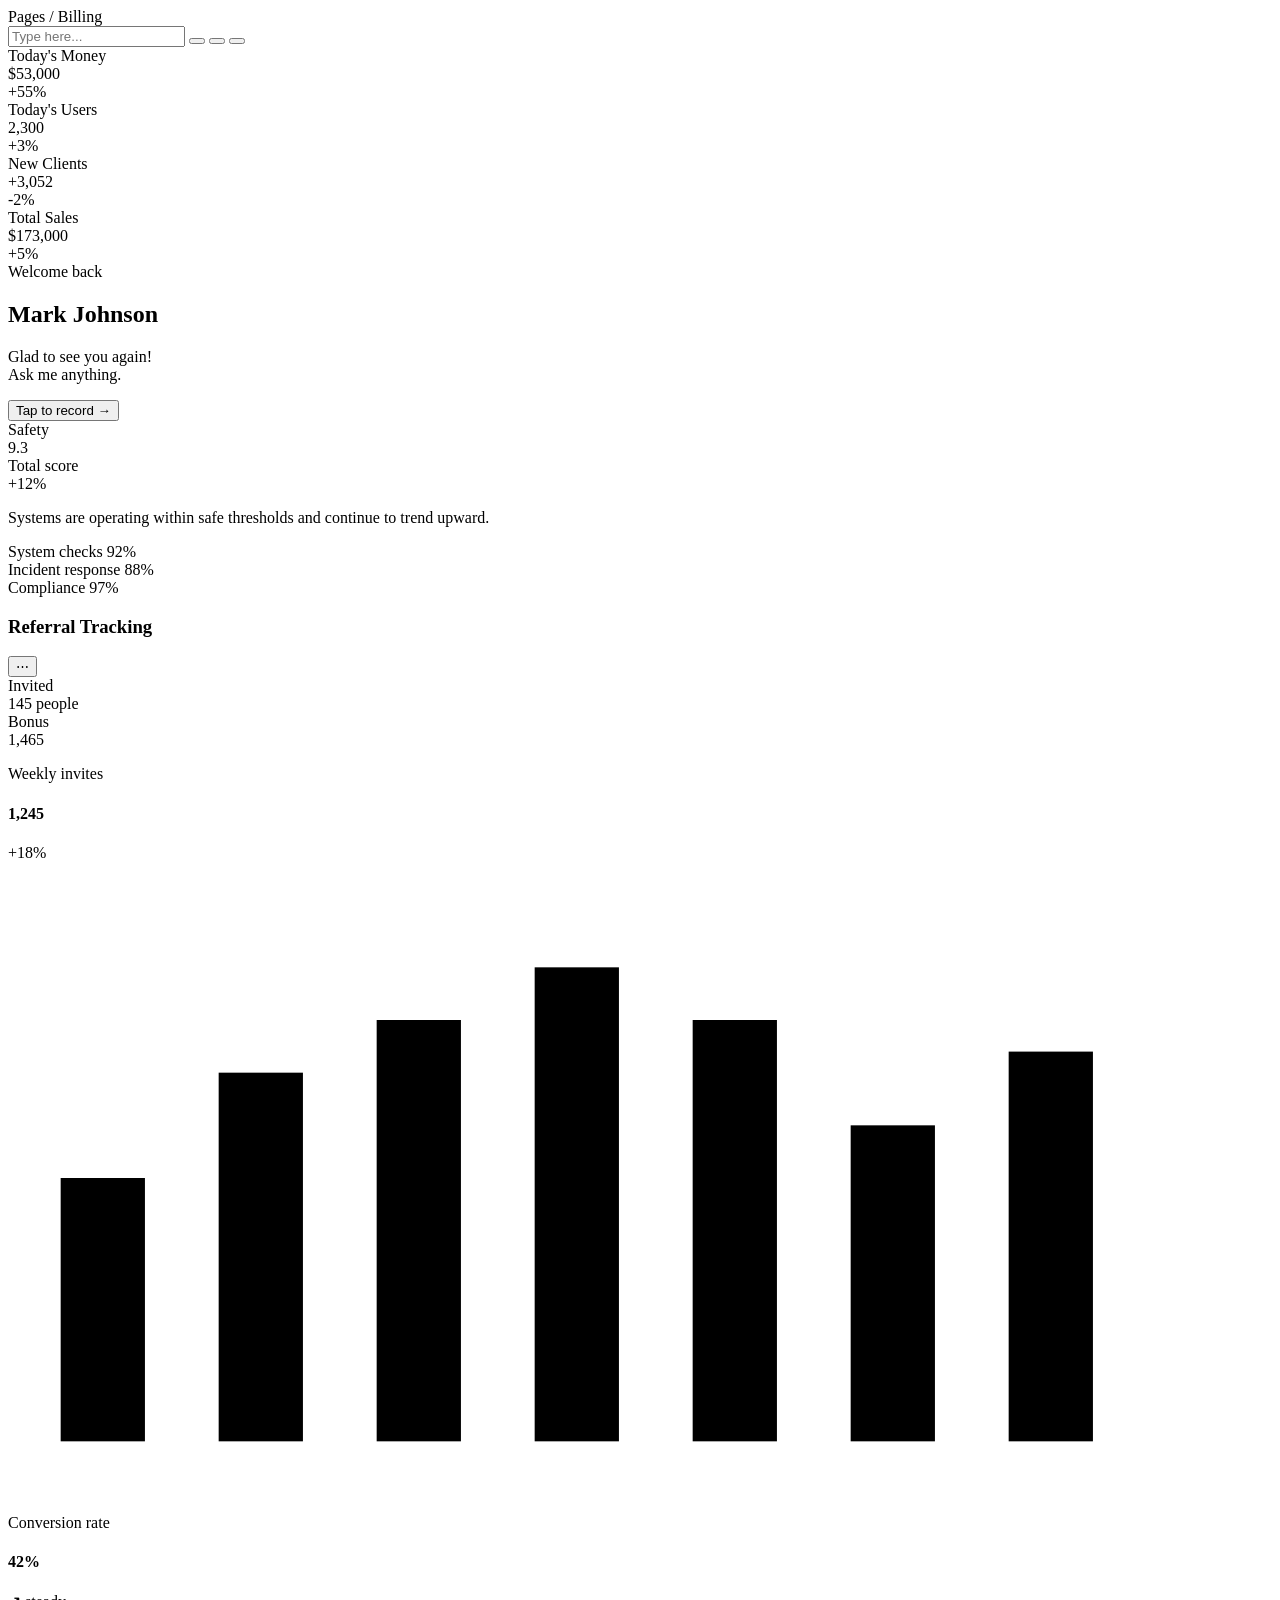
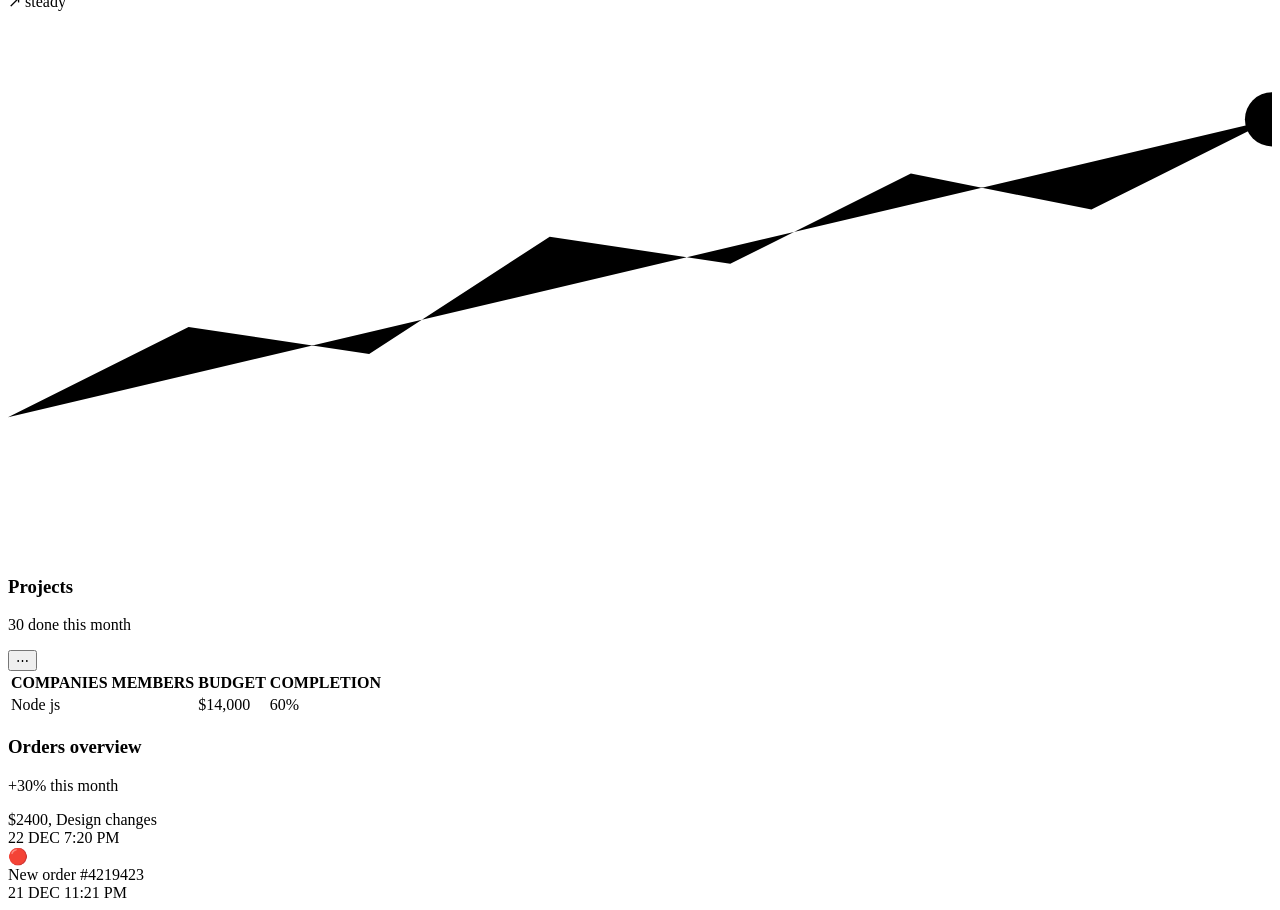
==== pages/billing.html @ e3b7eed7 "Added extra pages" ====
<!DOCTYPE html>
<html lang="en">
<head>
    <meta charset="UTF-8">
    <meta name="viewport" content="width=device-width, initial-scale=1.0">
    <title>Dashboard</title>
    <meta name="description" content="Modern analytics dashboard with real-time data visualization">
    <link rel="stylesheet" href="/css/dashboard.css">
</head>
<body>
    <div class="dashboard-container">
        <!-- Main Content -->
        <main class="main-content rounded-2xl">
            <header class="top-header">
                <div class="breadcrumb">
                    <span>Pages / Billing</span>
                </div>
                <div class="header-actions">
                    <input type="text" placeholder="Type here..." class="search-input">
                    <button class="icon-button"><ion-icon name="notifications-outline"></ion-icon></button>
                    <button class="icon-button"><ion-icon name="information-outline"></ion-icon></button>
                    <button class="icon-button"><ion-icon name="person-outline"></ion-icon></button>
                </div>
            </header>

            <!-- Stats Cards -->
            <section class="grid grid-cols-2 md:grid-cols-4 gap-3 mb-6">
                <article class="stat-card">
                    <div class="stat-content">
                        <div class="stat-label">Today's Money</div>
                        <div class="stat-value">$53,000</div>
                        <div class="stat-change positive">+55%</div>
                    </div>
                    <div class="stat-icon blue"><ion-icon name="cash-outline"></ion-icon></div>
                </article>

                <article class="stat-card">
                    <div class="stat-content">
                        <div class="stat-label">Today's Users</div>
                        <div class="stat-value">2,300</div>
                        <div class="stat-change positive">+3%</div>
                    </div>
                    <div class="stat-icon blue"><ion-icon name="people-outline"></ion-icon></div>
                </article>

                <article class="stat-card">
                    <div class="stat-content">
                        <div class="stat-label">New Clients</div>
                        <div class="stat-value">+3,052</div>
                        <div class="stat-change negative">-2%</div>
                    </div>
                    <div class="stat-icon blue"><ion-icon name="newspaper-outline"></ion-icon></div>
                </article>

                <article class="stat-card">
                    <div class="stat-content">
                        <div class="stat-label">Total Sales</div>
                        <div class="stat-value">$173,000</div>
                        <div class="stat-change positive">+5%</div>
                    </div>
                    <div class="stat-icon blue"><ion-icon name="cart-outline"></ion-icon></div>
                </article>
            </section>

            <!-- Middle Section -->
            <section class="middle-grid">
                <div class="welcome-card">
                    <div class="welcome-content">
                        <div class="welcome-text">
                            <div class="welcome-label">Welcome back</div>
                            <h2>Mark Johnson</h2>
                            <p>Glad to see you again!<br>Ask me anything.</p>
                            <button class="tap-button">Tap to record →</button>
                        </div>
                    </div>
                    <div class="welcome-bg"></div>
                </div>

                <div class="safety-score">
                    <span class="score-pill">Safety</span>
                    <div class="score-main">
                        <div>
                            <div class="score-value">9.3</div>
                            <div class="score-subtitle">Total score</div>
                        </div>
                        <div class="score-trend positive">
                            <ion-icon name="trending-up-outline"></ion-icon>
                            <span>+12%</span>
                        </div>
                    </div>
                    <p class="score-desc">Systems are operating within safe thresholds and continue to trend upward.</p>
                    <div class="score-metrics">
                        <div class="metric-item">
                            <div class="metric-text">
                                <span class="metric-label">System checks</span>
                                <span class="metric-value">92%</span>
                            </div>
                            <div class="metric-bar">
                                <span class="metric-fill" style="--fill: 92%;"></span>
                            </div>
                        </div>
                        <div class="metric-item">
                            <div class="metric-text">
                                <span class="metric-label">Incident response</span>
                                <span class="metric-value">88%</span>
                            </div>
                            <div class="metric-bar">
                                <span class="metric-fill" style="--fill: 88%;"></span>
                            </div>
                        </div>
                        <div class="metric-item">
                            <div class="metric-text">
                                <span class="metric-label">Compliance</span>
                                <span class="metric-value">97%</span>
                            </div>
                            <div class="metric-bar">
                                <span class="metric-fill" style="--fill: 97%;"></span>
                            </div>
                        </div>
                    </div>
                </div>

                <div class="referral-card">
                    <div class="card-header-with-menu">
                        <div>
                            <h3>Referral Tracking</h3>
                        </div>
                        <button class="menu-button">⋯</button>
                    </div>
                    <div class="referral-stats">
                        <div class="referral-stat">
                            <div class="referral-label">Invited</div>
                            <div class="referral-value">145 people</div>
                        </div>
                        <div class="referral-stat">
                            <div class="referral-label">Bonus</div>
                            <div class="referral-value">1,465</div>
                        </div>
                    </div>
                    <div class="referral-charts">
                        <div class="chart-card">
                            <div class="chart-header">
                                <div>
                                    <p class="chart-label">Weekly invites</p>
                                    <h4 class="chart-total">1,245</h4>
                                </div>
                                <span class="chart-trend positive">+18%</span>
                            </div>
                            <svg class="sparkline sparkline-bars" viewBox="0 0 120 60" preserveAspectRatio="none">
                                <rect x="5" y="30" width="8" height="25"></rect>
                                <rect x="20" y="20" width="8" height="35"></rect>
                                <rect x="35" y="15" width="8" height="40"></rect>
                                <rect x="50" y="10" width="8" height="45"></rect>
                                <rect x="65" y="15" width="8" height="40"></rect>
                                <rect x="80" y="25" width="8" height="30"></rect>
                                <rect x="95" y="18" width="8" height="37"></rect>
                            </svg>
                        </div>
                        <div class="chart-card">
                            <div class="chart-header">
                                <div>
                                    <p class="chart-label">Conversion rate</p>
                                    <h4 class="chart-total">42%</h4>
                                </div>
                                <span class="chart-trend neutral">↗ steady</span>
                            </div>
                            <svg class="sparkline sparkline-line" viewBox="0 0 140 60" preserveAspectRatio="none">
                                <polyline points="0,45 20,35 40,38 60,25 80,28 100,18 120,22 140,12"></polyline>
                                <circle cx="140" cy="12" r="3"></circle>
                            </svg>
                        </div>
                    </div>
                </div>
            </section>

            <!-- Charts Section -->
            <!-- <section class="grid grid grid-cols-[1fr_2fr] gap-3 mb-6">
                <div class="sales-chart-card">
                    <h3>Sales overview</h3>
                    <p class="card-subtitle">↗ +5% more in 2021</p>
                    <canvas id="salesChart"></canvas>
                </div>

                <div class="active-users-card">
                    <h3>Active Users</h3>
                    <p class="card-subtitle">↗ +23% than last week</p>
                    <canvas id="activeUsersChart"></canvas>
                    <div class="users-stats">
                        <div class="user-stat">
                            <span class="stat-icon blue"><ion-icon name="people-outline"></ion-icon></span>
                            <div>
                                <div class="stat-label">Users</div>
                                <div class="stat-number">32,984</div>
                            </div>
                        </div>
                        <div class="user-stat">
                            <span class="stat-icon blue">✓</span>
                            <div>
                                <div class="stat-label">Clicks</div>
                                <div class="stat-number">2.42m</div>
                            </div>
                        </div>
                        <div class="user-stat">
                            <span class="stat-icon blue"><ion-icon name="cash-outline"></ion-icon></span>
                            <div>
                                <div class="stat-label">Sales</div>
                                <div class="stat-number">2,400$</div>
                            </div>
                        </div>
                        <div class="user-stat">
                            <span class="stat-icon blue"><ion-icon name="albums-outline"></ion-icon></span>
                            <div>
                                <div class="stat-label">Items</div>
                                <div class="stat-number">320</div>
                            </div>
                        </div>
                    </div>
                </div>
            </section> -->

            <!-- Bottom Section -->
            <section class="grid grid-cols-[2fr_1fr] gap-3">
                <div class="projects-card">
                    <div class="card-header-with-menu">
                        <div>
                            <h3>Projects</h3>
                            <p class="card-subtitle"><ion-icon name="trending-up-outline"></ion-icon> 30 done this month</p>
                        </div>
                        <button class="menu-button">⋯</button>
                    </div>
                    <table class="projects-table">
                        <thead>
                            <tr>
                                <th>COMPANIES</th>
                                <th>MEMBERS</th>
                                <th>BUDGET</th>
                                <th>COMPLETION</th>
                            </tr>
                        </thead>
                        <tbody>
                            <tr>
                                <td>
                                    <div class="company-cell">
                                        <span class="company-icon"><ion-icon name="logo-nodejs"></ion-icon></span>
                                        <span>Node js</span>
                                    </div>
                                </td>
                                <td>
                                    <div class="members-avatars">
                                        <span class="avatar"><ion-icon name="person-outline"></ion-icon></span>
                                        <span class="avatar"><ion-icon name="person-outline"></ion-icon></span>
                                        <span class="avatar"><ion-icon name="person-outline"></ion-icon></span>
                                        <span class="avatar"><ion-icon name="person-outline"></ion-icon></span>
                                    </div>
                                </td>
                                <td>$14,000</td>
                                <td>
                                    <div class="completion-cell">
                                        <span>60%</span>
                                        <div class="progress-bar">
                                            <div class="progress-fill" style="width: 60%"></div>
                                        </div>
                                    </div>
                                </td>
                            </tr>
                        </tbody>
                    </table>
                </div>

                <div class="orders-card">
                    <h3>Orders overview</h3>
                    <p class="card-subtitle"><ion-icon name="trending-up-outline"></ion-icon> +30% this month</p>
                    <div class="orders-timeline">
                        <div class="timeline-item">
                            <div class="timeline-icon green"><ion-icon name="checkmark-done-outline"></ion-icon></div>
                            <div class="timeline-content">
                                <div class="timeline-title">$2400, Design changes</div>
                                <div class="timeline-date">22 DEC 7:20 PM</div>
                            </div>
                        </div>
                        <div class="timeline-item">
                            <div class="timeline-icon red">🔴</div>
                            <div class="timeline-content">
                                <div class="timeline-title">New order #4219423</div>
                                <div class="timeline-date">21 DEC 11:21 PM</div>
                            </div>
                        </div>
                    </div>
                </div>
            </section>
        </main>
    </div>

    <script src="../home.js"></script>
</body>
</html>
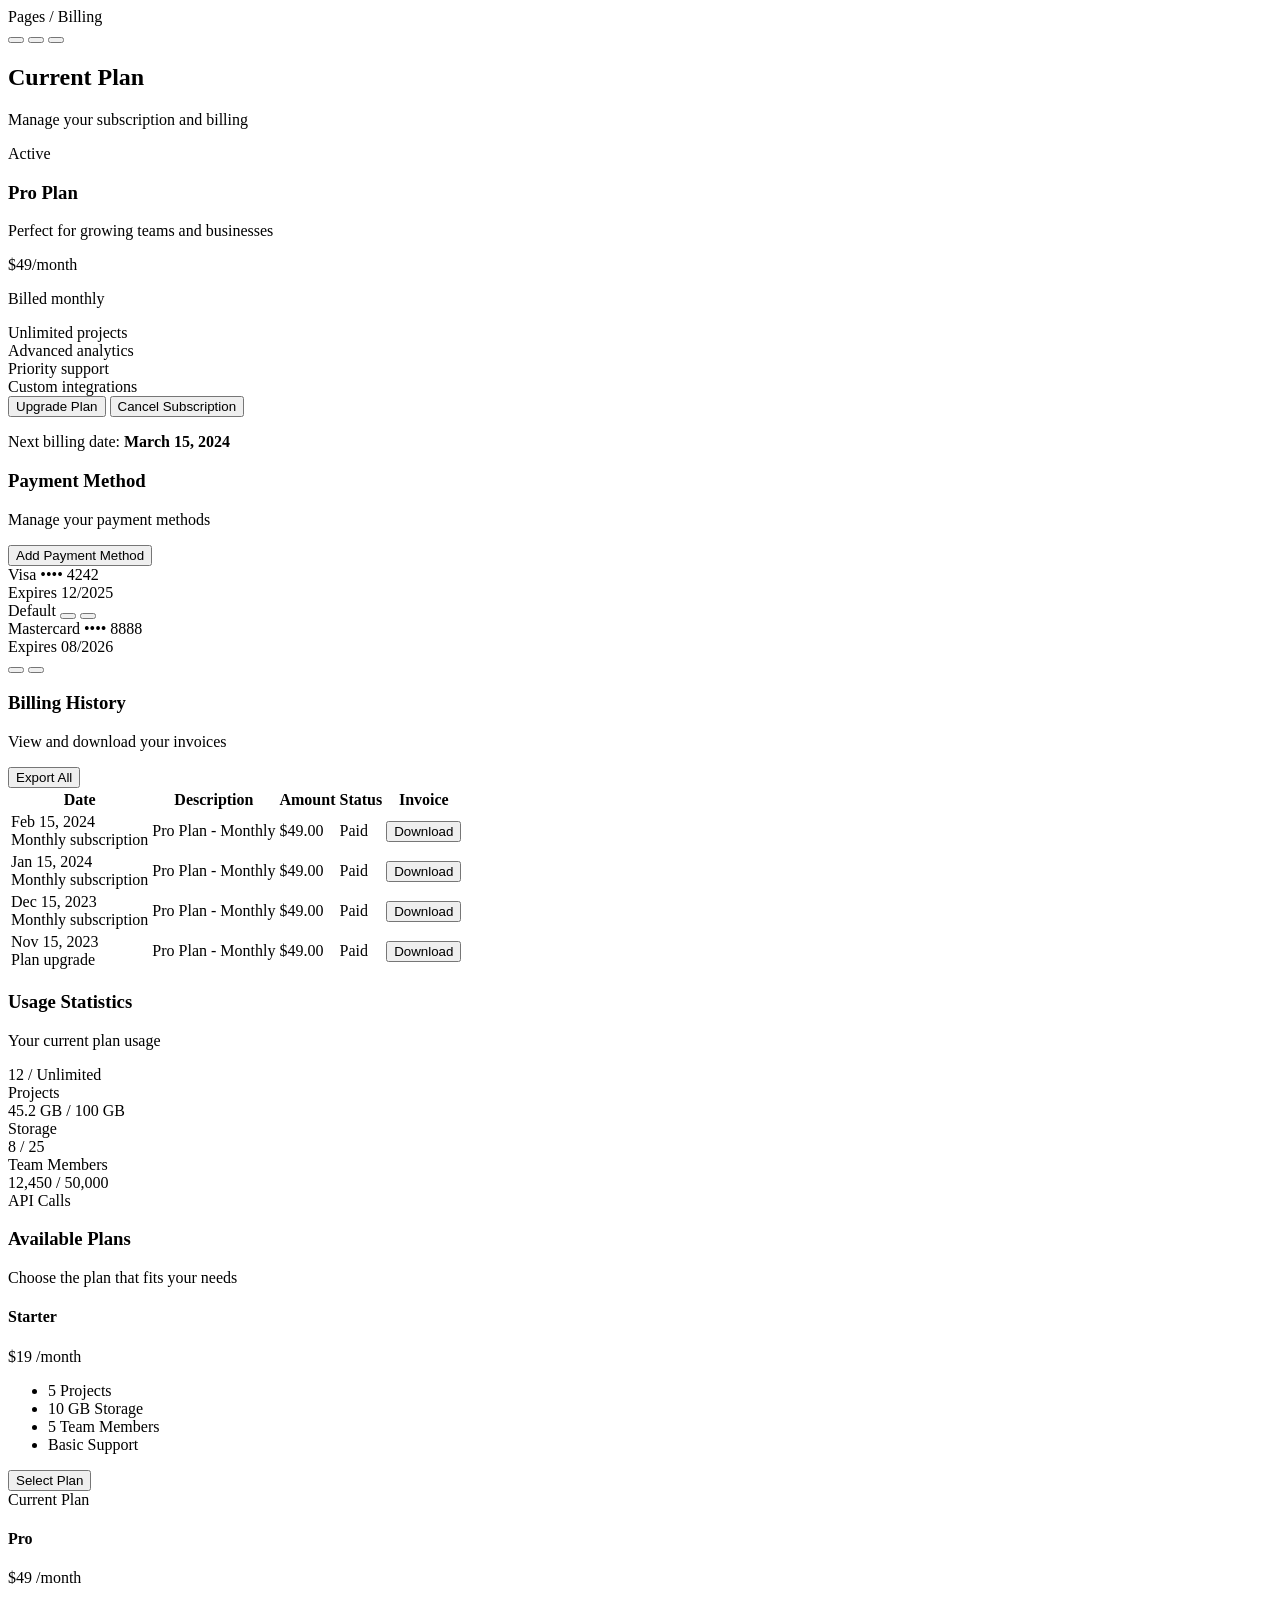
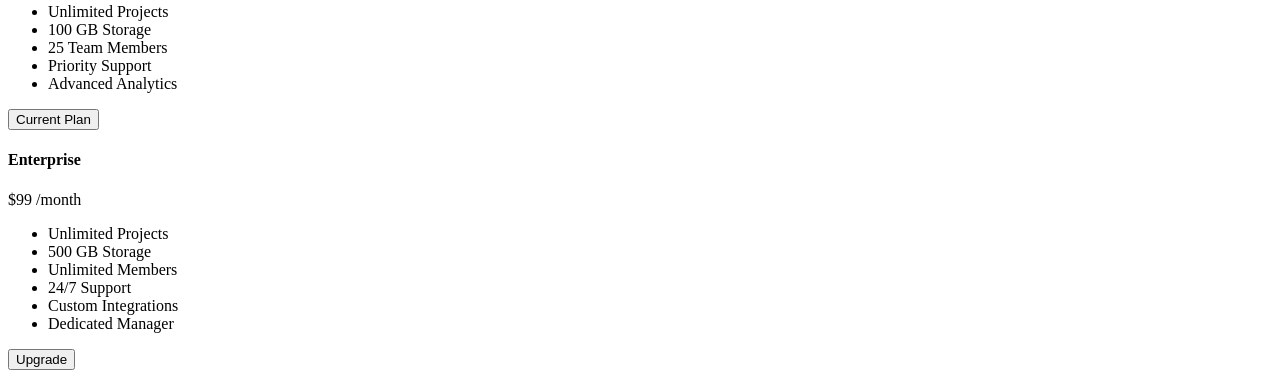
==== commit 4afaeb6a: "Added other designs and other pages" ====
--- a/pages/billing.html
+++ b/pages/billing.html
@@ -3,8 +3,8 @@
 <head>
     <meta charset="UTF-8">
     <meta name="viewport" content="width=device-width, initial-scale=1.0">
-    <title>Dashboard</title>
-    <meta name="description" content="Modern analytics dashboard with real-time data visualization">
+    <title>Billing</title>
+    <meta name="description" content="Billing & Subscription">
     <link rel="stylesheet" href="/css/dashboard.css">
 </head>
 <body>
@@ -16,274 +16,365 @@
                     <span>Pages / Billing</span>
                 </div>
                 <div class="header-actions">
-                    <input type="text" placeholder="Type here..." class="search-input">
                     <button class="icon-button"><ion-icon name="notifications-outline"></ion-icon></button>
-                    <button class="icon-button"><ion-icon name="information-outline"></ion-icon></button>
+                    <button class="icon-button"><ion-icon name="settings-outline"></ion-icon></button>
                     <button class="icon-button"><ion-icon name="person-outline"></ion-icon></button>
                 </div>
             </header>
 
-            <!-- Stats Cards -->
-            <section class="grid grid-cols-2 md:grid-cols-4 gap-3 mb-6">
-                <article class="stat-card">
-                    <div class="stat-content">
-                        <div class="stat-label">Today's Money</div>
-                        <div class="stat-value">$53,000</div>
-                        <div class="stat-change positive">+55%</div>
-                    </div>
-                    <div class="stat-icon blue"><ion-icon name="cash-outline"></ion-icon></div>
-                </article>
-
-                <article class="stat-card">
-                    <div class="stat-content">
-                        <div class="stat-label">Today's Users</div>
-                        <div class="stat-value">2,300</div>
-                        <div class="stat-change positive">+3%</div>
-                    </div>
-                    <div class="stat-icon blue"><ion-icon name="people-outline"></ion-icon></div>
-                </article>
-
-                <article class="stat-card">
-                    <div class="stat-content">
-                        <div class="stat-label">New Clients</div>
-                        <div class="stat-value">+3,052</div>
-                        <div class="stat-change negative">-2%</div>
-                    </div>
-                    <div class="stat-icon blue"><ion-icon name="newspaper-outline"></ion-icon></div>
-                </article>
-
-                <article class="stat-card">
-                    <div class="stat-content">
-                        <div class="stat-label">Total Sales</div>
-                        <div class="stat-value">$173,000</div>
-                        <div class="stat-change positive">+5%</div>
-                    </div>
-                    <div class="stat-icon blue"><ion-icon name="cart-outline"></ion-icon></div>
-                </article>
-            </section>
-
-            <!-- Middle Section -->
-            <section class="middle-grid">
-                <div class="welcome-card">
-                    <div class="welcome-content">
-                        <div class="welcome-text">
-                            <div class="welcome-label">Welcome back</div>
-                            <h2>Mark Johnson</h2>
-                            <p>Glad to see you again!<br>Ask me anything.</p>
-                            <button class="tap-button">Tap to record →</button>
-                        </div>
-                    </div>
-                    <div class="welcome-bg"></div>
-                </div>
-
-                <div class="safety-score">
-                    <span class="score-pill">Safety</span>
-                    <div class="score-main">
-                        <div>
-                            <div class="score-value">9.3</div>
-                            <div class="score-subtitle">Total score</div>
-                        </div>
-                        <div class="score-trend positive">
-                            <ion-icon name="trending-up-outline"></ion-icon>
-                            <span>+12%</span>
-                        </div>
-                    </div>
-                    <p class="score-desc">Systems are operating within safe thresholds and continue to trend upward.</p>
-                    <div class="score-metrics">
-                        <div class="metric-item">
-                            <div class="metric-text">
-                                <span class="metric-label">System checks</span>
-                                <span class="metric-value">92%</span>
-                            </div>
-                            <div class="metric-bar">
-                                <span class="metric-fill" style="--fill: 92%;"></span>
-                            </div>
-                        </div>
-                        <div class="metric-item">
-                            <div class="metric-text">
-                                <span class="metric-label">Incident response</span>
-                                <span class="metric-value">88%</span>
-                            </div>
-                            <div class="metric-bar">
-                                <span class="metric-fill" style="--fill: 88%;"></span>
-                            </div>
-                        </div>
-                        <div class="metric-item">
-                            <div class="metric-text">
-                                <span class="metric-label">Compliance</span>
-                                <span class="metric-value">97%</span>
-                            </div>
-                            <div class="metric-bar">
-                                <span class="metric-fill" style="--fill: 97%;"></span>
-                            </div>
-                        </div>
-                    </div>
-                </div>
-
-                <div class="referral-card">
-                    <div class="card-header-with-menu">
-                        <div>
-                            <h3>Referral Tracking</h3>
-                        </div>
-                        <button class="menu-button">⋯</button>
-                    </div>
-                    <div class="referral-stats">
-                        <div class="referral-stat">
-                            <div class="referral-label">Invited</div>
-                            <div class="referral-value">145 people</div>
-                        </div>
-                        <div class="referral-stat">
-                            <div class="referral-label">Bonus</div>
-                            <div class="referral-value">1,465</div>
-                        </div>
-                    </div>
-                    <div class="referral-charts">
-                        <div class="chart-card">
-                            <div class="chart-header">
-                                <div>
-                                    <p class="chart-label">Weekly invites</p>
-                                    <h4 class="chart-total">1,245</h4>
-                                </div>
-                                <span class="chart-trend positive">+18%</span>
-                            </div>
-                            <svg class="sparkline sparkline-bars" viewBox="0 0 120 60" preserveAspectRatio="none">
-                                <rect x="5" y="30" width="8" height="25"></rect>
-                                <rect x="20" y="20" width="8" height="35"></rect>
-                                <rect x="35" y="15" width="8" height="40"></rect>
-                                <rect x="50" y="10" width="8" height="45"></rect>
-                                <rect x="65" y="15" width="8" height="40"></rect>
-                                <rect x="80" y="25" width="8" height="30"></rect>
-                                <rect x="95" y="18" width="8" height="37"></rect>
-                            </svg>
-                        </div>
-                        <div class="chart-card">
-                            <div class="chart-header">
-                                <div>
-                                    <p class="chart-label">Conversion rate</p>
-                                    <h4 class="chart-total">42%</h4>
-                                </div>
-                                <span class="chart-trend neutral">↗ steady</span>
-                            </div>
-                            <svg class="sparkline sparkline-line" viewBox="0 0 140 60" preserveAspectRatio="none">
-                                <polyline points="0,45 20,35 40,38 60,25 80,28 100,18 120,22 140,12"></polyline>
-                                <circle cx="140" cy="12" r="3"></circle>
-                            </svg>
-                        </div>
-                    </div>
-                </div>
-            </section>
-
-            <!-- Charts Section -->
-            <!-- <section class="grid grid grid-cols-[1fr_2fr] gap-3 mb-6">
-                <div class="sales-chart-card">
-                    <h3>Sales overview</h3>
-                    <p class="card-subtitle">↗ +5% more in 2021</p>
-                    <canvas id="salesChart"></canvas>
-                </div>
-
-                <div class="active-users-card">
-                    <h3>Active Users</h3>
-                    <p class="card-subtitle">↗ +23% than last week</p>
-                    <canvas id="activeUsersChart"></canvas>
-                    <div class="users-stats">
-                        <div class="user-stat">
-                            <span class="stat-icon blue"><ion-icon name="people-outline"></ion-icon></span>
-                            <div>
-                                <div class="stat-label">Users</div>
-                                <div class="stat-number">32,984</div>
-                            </div>
-                        </div>
-                        <div class="user-stat">
-                            <span class="stat-icon blue">✓</span>
-                            <div>
-                                <div class="stat-label">Clicks</div>
-                                <div class="stat-number">2.42m</div>
-                            </div>
-                        </div>
-                        <div class="user-stat">
-                            <span class="stat-icon blue"><ion-icon name="cash-outline"></ion-icon></span>
-                            <div>
-                                <div class="stat-label">Sales</div>
-                                <div class="stat-number">2,400$</div>
-                            </div>
-                        </div>
-                        <div class="user-stat">
-                            <span class="stat-icon blue"><ion-icon name="albums-outline"></ion-icon></span>
-                            <div>
-                                <div class="stat-label">Items</div>
-                                <div class="stat-number">320</div>
-                            </div>
-                        </div>
-                    </div>
-                </div>
-            </section> -->
-
-            <!-- Bottom Section -->
-            <section class="grid grid-cols-[2fr_1fr] gap-3">
-                <div class="projects-card">
-                    <div class="card-header-with-menu">
-                        <div>
-                            <h3>Projects</h3>
-                            <p class="card-subtitle"><ion-icon name="trending-up-outline"></ion-icon> 30 done this month</p>
-                        </div>
-                        <button class="menu-button">⋯</button>
-                    </div>
-                    <table class="projects-table">
-                        <thead>
-                            <tr>
-                                <th>COMPANIES</th>
-                                <th>MEMBERS</th>
-                                <th>BUDGET</th>
-                                <th>COMPLETION</th>
-                            </tr>
-                        </thead>
-                        <tbody>
-                            <tr>
-                                <td>
-                                    <div class="company-cell">
-                                        <span class="company-icon"><ion-icon name="logo-nodejs"></ion-icon></span>
-                                        <span>Node js</span>
-                                    </div>
-                                </td>
-                                <td>
-                                    <div class="members-avatars">
-                                        <span class="avatar"><ion-icon name="person-outline"></ion-icon></span>
-                                        <span class="avatar"><ion-icon name="person-outline"></ion-icon></span>
-                                        <span class="avatar"><ion-icon name="person-outline"></ion-icon></span>
-                                        <span class="avatar"><ion-icon name="person-outline"></ion-icon></span>
-                                    </div>
-                                </td>
-                                <td>$14,000</td>
-                                <td>
-                                    <div class="completion-cell">
-                                        <span>60%</span>
-                                        <div class="progress-bar">
-                                            <div class="progress-fill" style="width: 60%"></div>
+            <!-- Current Plan Section -->
+            <section class="billing-section">
+                <div class="current-plan-card">
+                    <div class="plan-header">
+                        <div>
+                            <h2>Current Plan</h2>
+                            <p class="plan-subtitle">Manage your subscription and billing</p>
+                        </div>
+                        <span class="plan-badge active">Active</span>
+                    </div>
+                    <div class="plan-details">
+                        <div class="plan-info">
+                            <div class="plan-name">
+                                <h3>Pro Plan</h3>
+                                <p class="plan-description">Perfect for growing teams and businesses</p>
+                            </div>
+                            <div class="plan-price">
+                                <div class="price-amount">$49<span class="price-period">/month</span></div>
+                                <p class="price-billing">Billed monthly</p>
+                            </div>
+                        </div>
+                        <div class="plan-features">
+                            <div class="feature-item">
+                                <ion-icon name="checkmark-circle" class="feature-icon"></ion-icon>
+                                <span>Unlimited projects</span>
+                            </div>
+                            <div class="feature-item">
+                                <ion-icon name="checkmark-circle" class="feature-icon"></ion-icon>
+                                <span>Advanced analytics</span>
+                            </div>
+                            <div class="feature-item">
+                                <ion-icon name="checkmark-circle" class="feature-icon"></ion-icon>
+                                <span>Priority support</span>
+                            </div>
+                            <div class="feature-item">
+                                <ion-icon name="checkmark-circle" class="feature-icon"></ion-icon>
+                                <span>Custom integrations</span>
+                            </div>
+                        </div>
+                        <div class="plan-actions">
+                            <button class="btn-upgrade">Upgrade Plan</button>
+                            <button class="btn-cancel-plan">Cancel Subscription</button>
+                        </div>
+                        <div class="plan-renewal">
+                            <p><ion-icon name="calendar-outline"></ion-icon> Next billing date: <strong>March 15, 2024</strong></p>
+                        </div>
+                    </div>
+                </div>
+            </section>
+
+            <!-- Payment Method Section -->
+            <section class="billing-section">
+                <div class="billing-card">
+                    <div class="billing-card-header">
+                        <div>
+                            <h3>Payment Method</h3>
+                            <p class="card-subtitle">Manage your payment methods</p>
+                        </div>
+                        <button class="btn-add-payment">
+                            <ion-icon name="add-outline"></ion-icon>
+                            Add Payment Method
+                        </button>
+                    </div>
+                    <div class="payment-methods">
+                        <div class="payment-method-card default">
+                            <div class="payment-method-info">
+                                <div class="payment-icon">
+                                    <ion-icon name="card-outline"></ion-icon>
+                                </div>
+                                <div class="payment-details">
+                                    <div class="payment-name">Visa •••• 4242</div>
+                                    <div class="payment-meta">Expires 12/2025</div>
+                                </div>
+                            </div>
+                            <div class="payment-actions">
+                                <span class="default-badge">Default</span>
+                                <button class="btn-icon-small">
+                                    <ion-icon name="create-outline"></ion-icon>
+                                </button>
+                                <button class="btn-icon-small">
+                                    <ion-icon name="trash-outline"></ion-icon>
+                                </button>
+                            </div>
+                        </div>
+                        <div class="payment-method-card">
+                            <div class="payment-method-info">
+                                <div class="payment-icon">
+                                    <ion-icon name="card-outline"></ion-icon>
+                                </div>
+                                <div class="payment-details">
+                                    <div class="payment-name">Mastercard •••• 8888</div>
+                                    <div class="payment-meta">Expires 08/2026</div>
+                                </div>
+                            </div>
+                            <div class="payment-actions">
+                                <button class="btn-icon-small">
+                                    <ion-icon name="create-outline"></ion-icon>
+                                </button>
+                                <button class="btn-icon-small">
+                                    <ion-icon name="trash-outline"></ion-icon>
+                                </button>
+                            </div>
+                        </div>
+                    </div>
+                </div>
+            </section>
+
+            <!-- Billing History Section -->
+            <section class="billing-section">
+                <div class="billing-card">
+                    <div class="billing-card-header">
+                        <div>
+                            <h3>Billing History</h3>
+                            <p class="card-subtitle">View and download your invoices</p>
+                        </div>
+                        <button class="btn-secondary-small">
+                            <ion-icon name="download-outline"></ion-icon>
+                            Export All
+                        </button>
+                    </div>
+                    <div class="billing-table-wrapper">
+                        <table class="billing-table">
+                            <thead>
+                                <tr>
+                                    <th>Date</th>
+                                    <th>Description</th>
+                                    <th>Amount</th>
+                                    <th>Status</th>
+                                    <th>Invoice</th>
+                                </tr>
+                            </thead>
+                            <tbody>
+                                <tr>
+                                    <td>
+                                        <div class="invoice-date">
+                                            <div class="date-primary">Feb 15, 2024</div>
+                                            <div class="date-secondary">Monthly subscription</div>
                                         </div>
-                                    </div>
-                                </td>
-                            </tr>
-                        </tbody>
-                    </table>
-                </div>
-
-                <div class="orders-card">
-                    <h3>Orders overview</h3>
-                    <p class="card-subtitle"><ion-icon name="trending-up-outline"></ion-icon> +30% this month</p>
-                    <div class="orders-timeline">
-                        <div class="timeline-item">
-                            <div class="timeline-icon green"><ion-icon name="checkmark-done-outline"></ion-icon></div>
-                            <div class="timeline-content">
-                                <div class="timeline-title">$2400, Design changes</div>
-                                <div class="timeline-date">22 DEC 7:20 PM</div>
-                            </div>
-                        </div>
-                        <div class="timeline-item">
-                            <div class="timeline-icon red">🔴</div>
-                            <div class="timeline-content">
-                                <div class="timeline-title">New order #4219423</div>
-                                <div class="timeline-date">21 DEC 11:21 PM</div>
-                            </div>
+                                    </td>
+                                    <td>Pro Plan - Monthly</td>
+                                    <td>
+                                        <div class="invoice-amount">$49.00</div>
+                                    </td>
+                                    <td>
+                                        <span class="invoice-status paid">Paid</span>
+                                    </td>
+                                    <td>
+                                        <button class="btn-download">
+                                            <ion-icon name="download-outline"></ion-icon>
+                                            Download
+                                        </button>
+                                    </td>
+                                </tr>
+                                <tr>
+                                    <td>
+                                        <div class="invoice-date">
+                                            <div class="date-primary">Jan 15, 2024</div>
+                                            <div class="date-secondary">Monthly subscription</div>
+                                        </div>
+                                    </td>
+                                    <td>Pro Plan - Monthly</td>
+                                    <td>
+                                        <div class="invoice-amount">$49.00</div>
+                                    </td>
+                                    <td>
+                                        <span class="invoice-status paid">Paid</span>
+                                    </td>
+                                    <td>
+                                        <button class="btn-download">
+                                            <ion-icon name="download-outline"></ion-icon>
+                                            Download
+                                        </button>
+                                    </td>
+                                </tr>
+                                <tr>
+                                    <td>
+                                        <div class="invoice-date">
+                                            <div class="date-primary">Dec 15, 2023</div>
+                                            <div class="date-secondary">Monthly subscription</div>
+                                        </div>
+                                    </td>
+                                    <td>Pro Plan - Monthly</td>
+                                    <td>
+                                        <div class="invoice-amount">$49.00</div>
+                                    </td>
+                                    <td>
+                                        <span class="invoice-status paid">Paid</span>
+                                    </td>
+                                    <td>
+                                        <button class="btn-download">
+                                            <ion-icon name="download-outline"></ion-icon>
+                                            Download
+                                        </button>
+                                    </td>
+                                </tr>
+                                <tr>
+                                    <td>
+                                        <div class="invoice-date">
+                                            <div class="date-primary">Nov 15, 2023</div>
+                                            <div class="date-secondary">Plan upgrade</div>
+                                        </div>
+                                    </td>
+                                    <td>Pro Plan - Monthly</td>
+                                    <td>
+                                        <div class="invoice-amount">$49.00</div>
+                                    </td>
+                                    <td>
+                                        <span class="invoice-status paid">Paid</span>
+                                    </td>
+                                    <td>
+                                        <button class="btn-download">
+                                            <ion-icon name="download-outline"></ion-icon>
+                                            Download
+                                        </button>
+                                    </td>
+                                </tr>
+                            </tbody>
+                        </table>
+                    </div>
+                </div>
+            </section>
+
+            <!-- Usage Statistics Section -->
+            <section class="billing-section">
+                <div class="billing-card">
+                    <div class="billing-card-header">
+                        <div>
+                            <h3>Usage Statistics</h3>
+                            <p class="card-subtitle">Your current plan usage</p>
+                        </div>
+                    </div>
+                    <div class="usage-stats-grid">
+                        <div class="usage-stat-card">
+                            <div class="usage-stat-header">
+                                <div class="usage-stat-icon projects">
+                                    <ion-icon name="folder-outline"></ion-icon>
+                                </div>
+                                <div class="usage-stat-info">
+                                    <div class="usage-stat-value">12 / Unlimited</div>
+                                    <div class="usage-stat-label">Projects</div>
+                                </div>
+                            </div>
+                            <div class="usage-progress">
+                                <div class="usage-progress-bar" style="width: 15%"></div>
+                            </div>
+                        </div>
+                        <div class="usage-stat-card">
+                            <div class="usage-stat-header">
+                                <div class="usage-stat-icon storage">
+                                    <ion-icon name="server-outline"></ion-icon>
+                                </div>
+                                <div class="usage-stat-info">
+                                    <div class="usage-stat-value">45.2 GB / 100 GB</div>
+                                    <div class="usage-stat-label">Storage</div>
+                                </div>
+                            </div>
+                            <div class="usage-progress">
+                                <div class="usage-progress-bar" style="width: 45.2%"></div>
+                            </div>
+                        </div>
+                        <div class="usage-stat-card">
+                            <div class="usage-stat-header">
+                                <div class="usage-stat-icon users">
+                                    <ion-icon name="people-outline"></ion-icon>
+                                </div>
+                                <div class="usage-stat-info">
+                                    <div class="usage-stat-value">8 / 25</div>
+                                    <div class="usage-stat-label">Team Members</div>
+                                </div>
+                            </div>
+                            <div class="usage-progress">
+                                <div class="usage-progress-bar" style="width: 32%"></div>
+                            </div>
+                        </div>
+                        <div class="usage-stat-card">
+                            <div class="usage-stat-header">
+                                <div class="usage-stat-icon api">
+                                    <ion-icon name="code-outline"></ion-icon>
+                                </div>
+                                <div class="usage-stat-info">
+                                    <div class="usage-stat-value">12,450 / 50,000</div>
+                                    <div class="usage-stat-label">API Calls</div>
+                                </div>
+                            </div>
+                            <div class="usage-progress">
+                                <div class="usage-progress-bar" style="width: 24.9%"></div>
+                            </div>
+                        </div>
+                    </div>
+                </div>
+            </section>
+
+            <!-- Available Plans Section -->
+            <section class="billing-section">
+                <div class="billing-card">
+                    <div class="billing-card-header">
+                        <div>
+                            <h3>Available Plans</h3>
+                            <p class="card-subtitle">Choose the plan that fits your needs</p>
+                        </div>
+                    </div>
+                    <div class="plans-grid">
+                        <div class="plan-card">
+                            <div class="plan-card-header">
+                                <h4>Starter</h4>
+                                <div class="plan-card-price">
+                                    <span class="plan-price-value">$19</span>
+                                    <span class="plan-price-period">/month</span>
+                                </div>
+                            </div>
+                            <ul class="plan-features-list">
+                                <li><ion-icon name="checkmark-outline"></ion-icon> 5 Projects</li>
+                                <li><ion-icon name="checkmark-outline"></ion-icon> 10 GB Storage</li>
+                                <li><ion-icon name="checkmark-outline"></ion-icon> 5 Team Members</li>
+                                <li><ion-icon name="checkmark-outline"></ion-icon> Basic Support</li>
+                            </ul>
+                            <button class="btn-plan-select">Select Plan</button>
+                        </div>
+                        <div class="plan-card featured">
+                            <div class="plan-badge-featured">Current Plan</div>
+                            <div class="plan-card-header">
+                                <h4>Pro</h4>
+                                <div class="plan-card-price">
+                                    <span class="plan-price-value">$49</span>
+                                    <span class="plan-price-period">/month</span>
+                                </div>
+                            </div>
+                            <ul class="plan-features-list">
+                                <li><ion-icon name="checkmark-outline"></ion-icon> Unlimited Projects</li>
+                                <li><ion-icon name="checkmark-outline"></ion-icon> 100 GB Storage</li>
+                                <li><ion-icon name="checkmark-outline"></ion-icon> 25 Team Members</li>
+                                <li><ion-icon name="checkmark-outline"></ion-icon> Priority Support</li>
+                                <li><ion-icon name="checkmark-outline"></ion-icon> Advanced Analytics</li>
+                            </ul>
+                            <button class="btn-plan-current">Current Plan</button>
+                        </div>
+                        <div class="plan-card">
+                            <div class="plan-card-header">
+                                <h4>Enterprise</h4>
+                                <div class="plan-card-price">
+                                    <span class="plan-price-value">$99</span>
+                                    <span class="plan-price-period">/month</span>
+                                </div>
+                            </div>
+                            <ul class="plan-features-list">
+                                <li><ion-icon name="checkmark-outline"></ion-icon> Unlimited Projects</li>
+                                <li><ion-icon name="checkmark-outline"></ion-icon> 500 GB Storage</li>
+                                <li><ion-icon name="checkmark-outline"></ion-icon> Unlimited Members</li>
+                                <li><ion-icon name="checkmark-outline"></ion-icon> 24/7 Support</li>
+                                <li><ion-icon name="checkmark-outline"></ion-icon> Custom Integrations</li>
+                                <li><ion-icon name="checkmark-outline"></ion-icon> Dedicated Manager</li>
+                            </ul>
+                            <button class="btn-plan-select">Upgrade</button>
                         </div>
                     </div>
                 </div>
@@ -294,4 +385,3 @@
     <script src="../home.js"></script>
 </body>
 </html>
-
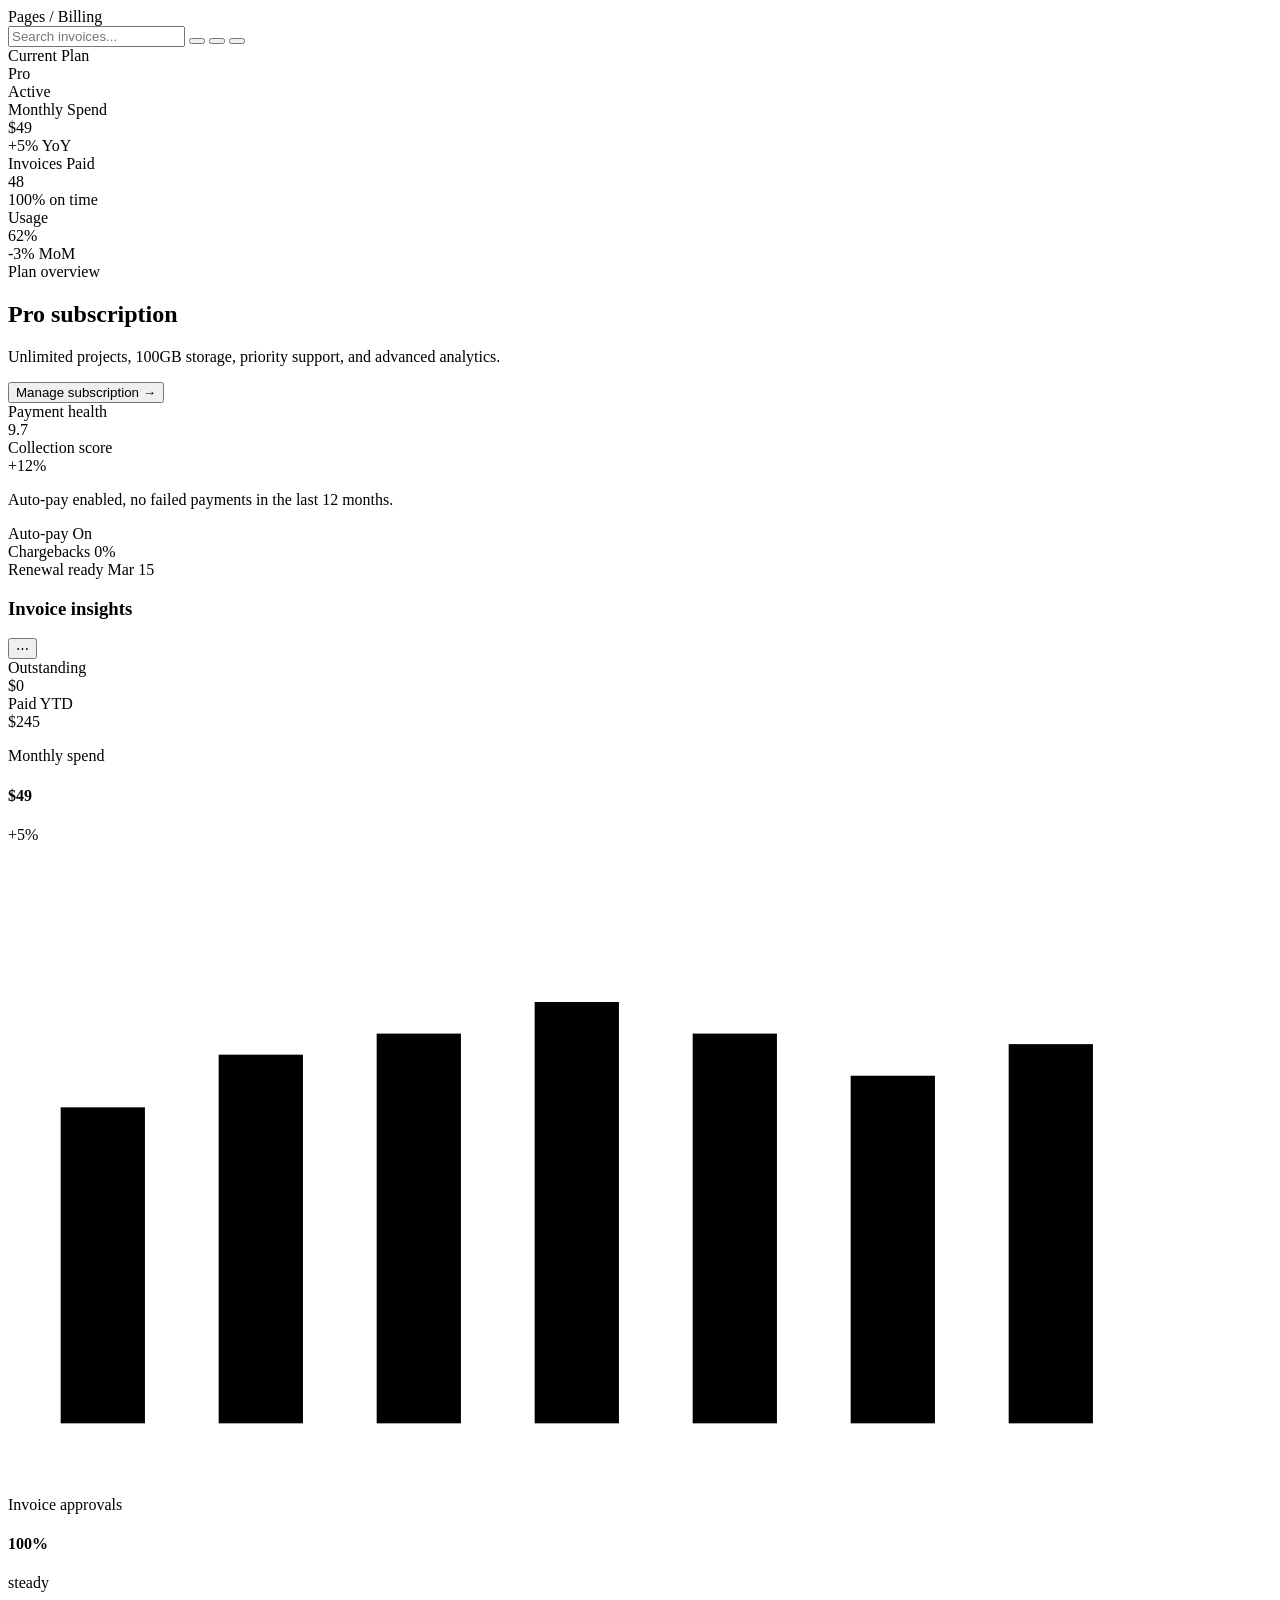
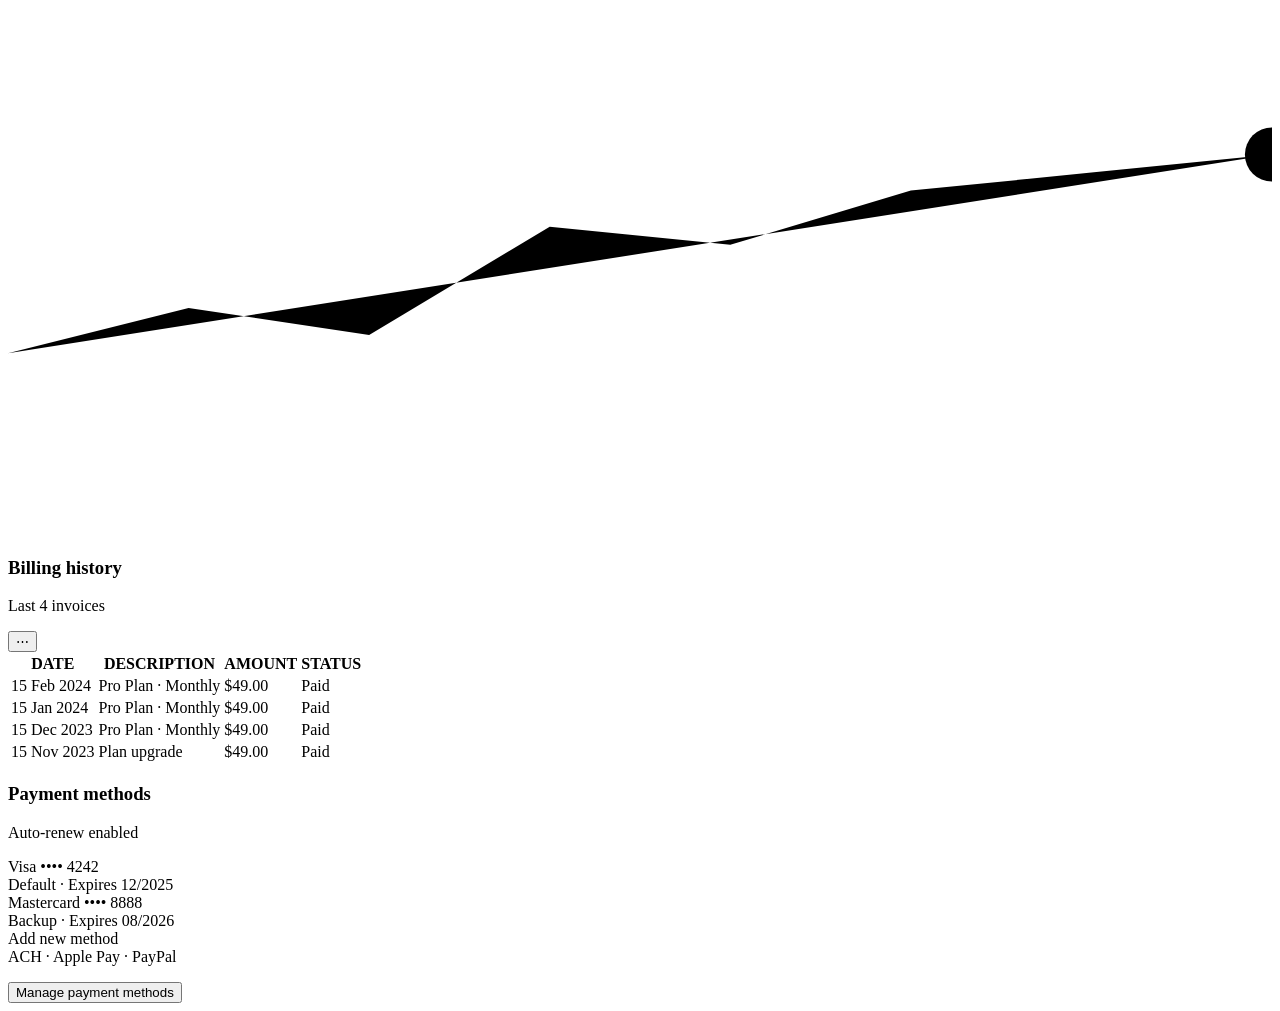
==== commit f97f712e: "responsiveness" ====
--- a/pages/billing.html
+++ b/pages/billing.html
@@ -4,379 +4,271 @@
     <meta charset="UTF-8">
     <meta name="viewport" content="width=device-width, initial-scale=1.0">
     <title>Billing</title>
-    <meta name="description" content="Billing & Subscription">
+    <meta name="description" content="Billing & subscription overview">
     <link rel="stylesheet" href="/css/dashboard.css">
 </head>
 <body>
     <div class="dashboard-container">
-        <!-- Main Content -->
         <main class="main-content rounded-2xl">
             <header class="top-header">
                 <div class="breadcrumb">
                     <span>Pages / Billing</span>
                 </div>
                 <div class="header-actions">
+                    <input type="text" placeholder="Search invoices..." class="search-input">
                     <button class="icon-button"><ion-icon name="notifications-outline"></ion-icon></button>
                     <button class="icon-button"><ion-icon name="settings-outline"></ion-icon></button>
                     <button class="icon-button"><ion-icon name="person-outline"></ion-icon></button>
                 </div>
             </header>
 
-            <!-- Current Plan Section -->
-            <section class="billing-section">
-                <div class="current-plan-card">
-                    <div class="plan-header">
+            <section class="grid grid-cols-2 md:grid-cols-4 gap-3 mb-6">
+                <article class="stat-card">
+                    <div class="stat-content">
+                        <div class="stat-label">Current Plan</div>
+                        <div class="stat-value">Pro</div>
+                        <div class="stat-change positive">Active</div>
+                    </div>
+                    <div class="stat-icon blue"><ion-icon name="star-outline"></ion-icon></div>
+                </article>
+                <article class="stat-card">
+                    <div class="stat-content">
+                        <div class="stat-label">Monthly Spend</div>
+                        <div class="stat-value">$49</div>
+                        <div class="stat-change positive">+5% YoY</div>
+                    </div>
+                    <div class="stat-icon blue"><ion-icon name="card-outline"></ion-icon></div>
+                </article>
+                <article class="stat-card">
+                    <div class="stat-content">
+                        <div class="stat-label">Invoices Paid</div>
+                        <div class="stat-value">48</div>
+                        <div class="stat-change positive">100% on time</div>
+                    </div>
+                    <div class="stat-icon blue"><ion-icon name="receipt-outline"></ion-icon></div>
+                </article>
+                <article class="stat-card">
+                    <div class="stat-content">
+                        <div class="stat-label">Usage</div>
+                        <div class="stat-value">62%</div>
+                        <div class="stat-change negative">-3% MoM</div>
+                    </div>
+                    <div class="stat-icon blue"><ion-icon name="speedometer-outline"></ion-icon></div>
+                </article>
+            </section>
+
+            <section class="middle-grid">
+                <div class="welcome-card">
+                    <div class="welcome-content">
+                        <div class="welcome-text">
+                            <div class="welcome-label">Plan overview</div>
+                            <h2>Pro subscription</h2>
+                            <p>Unlimited projects, 100GB storage, priority support, and advanced analytics.</p>
+                            <button class="tap-button">Manage subscription →</button>
+                        </div>
+                    </div>
+                    <div class="welcome-bg"></div>
+                </div>
+
+                <div class="safety-score">
+                    <span class="score-pill">Payment health</span>
+                    <div class="score-main">
                         <div>
-                            <h2>Current Plan</h2>
-                            <p class="plan-subtitle">Manage your subscription and billing</p>
-                        </div>
-                        <span class="plan-badge active">Active</span>
-                    </div>
-                    <div class="plan-details">
-                        <div class="plan-info">
-                            <div class="plan-name">
-                                <h3>Pro Plan</h3>
-                                <p class="plan-description">Perfect for growing teams and businesses</p>
-                            </div>
-                            <div class="plan-price">
-                                <div class="price-amount">$49<span class="price-period">/month</span></div>
-                                <p class="price-billing">Billed monthly</p>
-                            </div>
-                        </div>
-                        <div class="plan-features">
-                            <div class="feature-item">
-                                <ion-icon name="checkmark-circle" class="feature-icon"></ion-icon>
-                                <span>Unlimited projects</span>
-                            </div>
-                            <div class="feature-item">
-                                <ion-icon name="checkmark-circle" class="feature-icon"></ion-icon>
-                                <span>Advanced analytics</span>
-                            </div>
-                            <div class="feature-item">
-                                <ion-icon name="checkmark-circle" class="feature-icon"></ion-icon>
-                                <span>Priority support</span>
-                            </div>
-                            <div class="feature-item">
-                                <ion-icon name="checkmark-circle" class="feature-icon"></ion-icon>
-                                <span>Custom integrations</span>
-                            </div>
-                        </div>
-                        <div class="plan-actions">
-                            <button class="btn-upgrade">Upgrade Plan</button>
-                            <button class="btn-cancel-plan">Cancel Subscription</button>
-                        </div>
-                        <div class="plan-renewal">
-                            <p><ion-icon name="calendar-outline"></ion-icon> Next billing date: <strong>March 15, 2024</strong></p>
+                            <div class="score-value">9.7</div>
+                            <div class="score-subtitle">Collection score</div>
+                        </div>
+                        <div class="score-trend positive">
+                            <ion-icon name="trending-up-outline"></ion-icon>
+                            <span>+12%</span>
+                        </div>
+                    </div>
+                    <p class="score-desc">Auto-pay enabled, no failed payments in the last 12 months.</p>
+                    <div class="score-metrics">
+                        <div class="metric-item">
+                            <div class="metric-text">
+                                <span class="metric-label">Auto-pay</span>
+                                <span class="metric-value">On</span>
+                            </div>
+                            <div class="metric-bar">
+                                <span class="metric-fill" style="--fill: 100%;"></span>
+                            </div>
+                        </div>
+                        <div class="metric-item">
+                            <div class="metric-text">
+                                <span class="metric-label">Chargebacks</span>
+                                <span class="metric-value">0%</span>
+                            </div>
+                            <div class="metric-bar">
+                                <span class="metric-fill" style="--fill: 98%;"></span>
+                            </div>
+                        </div>
+                        <div class="metric-item">
+                            <div class="metric-text">
+                                <span class="metric-label">Renewal ready</span>
+                                <span class="metric-value">Mar 15</span>
+                            </div>
+                            <div class="metric-bar">
+                                <span class="metric-fill" style="--fill: 78%;"></span>
+                            </div>
+                        </div>
+                    </div>
+                </div>
+
+                <div class="referral-card">
+                    <div class="card-header-with-menu">
+                        <div>
+                            <h3>Invoice insights</h3>
+                        </div>
+                        <button class="menu-button">⋯</button>
+                    </div>
+                    <div class="referral-stats">
+                        <div class="referral-stat">
+                            <div class="referral-label">Outstanding</div>
+                            <div class="referral-value">$0</div>
+                        </div>
+                        <div class="referral-stat">
+                            <div class="referral-label">Paid YTD</div>
+                            <div class="referral-value">$245</div>
+                        </div>
+                    </div>
+                    <div class="referral-charts">
+                        <div class="chart-card">
+                            <div class="chart-header">
+                                <div>
+                                    <p class="chart-label">Monthly spend</p>
+                                    <h4 class="chart-total">$49</h4>
+                                </div>
+                                <span class="chart-trend positive">+5%</span>
+                            </div>
+                            <svg class="sparkline sparkline-bars" viewBox="0 0 120 60" preserveAspectRatio="none">
+                                <rect x="5" y="25" width="8" height="30"></rect>
+                                <rect x="20" y="20" width="8" height="35"></rect>
+                                <rect x="35" y="18" width="8" height="37"></rect>
+                                <rect x="50" y="15" width="8" height="40"></rect>
+                                <rect x="65" y="18" width="8" height="37"></rect>
+                                <rect x="80" y="22" width="8" height="33"></rect>
+                                <rect x="95" y="19" width="8" height="36"></rect>
+                            </svg>
+                        </div>
+                        <div class="chart-card">
+                            <div class="chart-header">
+                                <div>
+                                    <p class="chart-label">Invoice approvals</p>
+                                    <h4 class="chart-total">100%</h4>
+                                </div>
+                                <span class="chart-trend neutral">steady</span>
+                            </div>
+                            <svg class="sparkline sparkline-line" viewBox="0 0 140 60" preserveAspectRatio="none">
+                                <polyline points="0,40 20,35 40,38 60,26 80,28 100,22 120,20 140,18"></polyline>
+                                <circle cx="140" cy="18" r="3"></circle>
+                            </svg>
                         </div>
                     </div>
                 </div>
             </section>
 
-            <!-- Payment Method Section -->
-            <section class="billing-section">
-                <div class="billing-card">
-                    <div class="billing-card-header">
+            <section class="grid grid-cols-[2fr_1fr] gap-3">
+                <div class="projects-card">
+                    <div class="card-header-with-menu">
                         <div>
-                            <h3>Payment Method</h3>
-                            <p class="card-subtitle">Manage your payment methods</p>
-                        </div>
-                        <button class="btn-add-payment">
-                            <ion-icon name="add-outline"></ion-icon>
-                            Add Payment Method
-                        </button>
-                    </div>
-                    <div class="payment-methods">
-                        <div class="payment-method-card default">
-                            <div class="payment-method-info">
-                                <div class="payment-icon">
-                                    <ion-icon name="card-outline"></ion-icon>
-                                </div>
-                                <div class="payment-details">
-                                    <div class="payment-name">Visa •••• 4242</div>
-                                    <div class="payment-meta">Expires 12/2025</div>
-                                </div>
-                            </div>
-                            <div class="payment-actions">
-                                <span class="default-badge">Default</span>
-                                <button class="btn-icon-small">
-                                    <ion-icon name="create-outline"></ion-icon>
-                                </button>
-                                <button class="btn-icon-small">
-                                    <ion-icon name="trash-outline"></ion-icon>
-                                </button>
-                            </div>
-                        </div>
-                        <div class="payment-method-card">
-                            <div class="payment-method-info">
-                                <div class="payment-icon">
-                                    <ion-icon name="card-outline"></ion-icon>
-                                </div>
-                                <div class="payment-details">
-                                    <div class="payment-name">Mastercard •••• 8888</div>
-                                    <div class="payment-meta">Expires 08/2026</div>
-                                </div>
-                            </div>
-                            <div class="payment-actions">
-                                <button class="btn-icon-small">
-                                    <ion-icon name="create-outline"></ion-icon>
-                                </button>
-                                <button class="btn-icon-small">
-                                    <ion-icon name="trash-outline"></ion-icon>
-                                </button>
-                            </div>
-                        </div>
-                    </div>
-                </div>
-            </section>
-
-            <!-- Billing History Section -->
-            <section class="billing-section">
-                <div class="billing-card">
-                    <div class="billing-card-header">
-                        <div>
-                            <h3>Billing History</h3>
-                            <p class="card-subtitle">View and download your invoices</p>
-                        </div>
-                        <button class="btn-secondary-small">
-                            <ion-icon name="download-outline"></ion-icon>
-                            Export All
-                        </button>
-                    </div>
-                    <div class="billing-table-wrapper">
-                        <table class="billing-table">
-                            <thead>
-                                <tr>
-                                    <th>Date</th>
-                                    <th>Description</th>
-                                    <th>Amount</th>
-                                    <th>Status</th>
-                                    <th>Invoice</th>
-                                </tr>
-                            </thead>
-                            <tbody>
-                                <tr>
-                                    <td>
-                                        <div class="invoice-date">
-                                            <div class="date-primary">Feb 15, 2024</div>
-                                            <div class="date-secondary">Monthly subscription</div>
-                                        </div>
-                                    </td>
-                                    <td>Pro Plan - Monthly</td>
-                                    <td>
-                                        <div class="invoice-amount">$49.00</div>
-                                    </td>
-                                    <td>
-                                        <span class="invoice-status paid">Paid</span>
-                                    </td>
-                                    <td>
-                                        <button class="btn-download">
-                                            <ion-icon name="download-outline"></ion-icon>
-                                            Download
-                                        </button>
-                                    </td>
-                                </tr>
-                                <tr>
-                                    <td>
-                                        <div class="invoice-date">
-                                            <div class="date-primary">Jan 15, 2024</div>
-                                            <div class="date-secondary">Monthly subscription</div>
-                                        </div>
-                                    </td>
-                                    <td>Pro Plan - Monthly</td>
-                                    <td>
-                                        <div class="invoice-amount">$49.00</div>
-                                    </td>
-                                    <td>
-                                        <span class="invoice-status paid">Paid</span>
-                                    </td>
-                                    <td>
-                                        <button class="btn-download">
-                                            <ion-icon name="download-outline"></ion-icon>
-                                            Download
-                                        </button>
-                                    </td>
-                                </tr>
-                                <tr>
-                                    <td>
-                                        <div class="invoice-date">
-                                            <div class="date-primary">Dec 15, 2023</div>
-                                            <div class="date-secondary">Monthly subscription</div>
-                                        </div>
-                                    </td>
-                                    <td>Pro Plan - Monthly</td>
-                                    <td>
-                                        <div class="invoice-amount">$49.00</div>
-                                    </td>
-                                    <td>
-                                        <span class="invoice-status paid">Paid</span>
-                                    </td>
-                                    <td>
-                                        <button class="btn-download">
-                                            <ion-icon name="download-outline"></ion-icon>
-                                            Download
-                                        </button>
-                                    </td>
-                                </tr>
-                                <tr>
-                                    <td>
-                                        <div class="invoice-date">
-                                            <div class="date-primary">Nov 15, 2023</div>
-                                            <div class="date-secondary">Plan upgrade</div>
-                                        </div>
-                                    </td>
-                                    <td>Pro Plan - Monthly</td>
-                                    <td>
-                                        <div class="invoice-amount">$49.00</div>
-                                    </td>
-                                    <td>
-                                        <span class="invoice-status paid">Paid</span>
-                                    </td>
-                                    <td>
-                                        <button class="btn-download">
-                                            <ion-icon name="download-outline"></ion-icon>
-                                            Download
-                                        </button>
-                                    </td>
-                                </tr>
-                            </tbody>
-                        </table>
-                    </div>
-                </div>
-            </section>
-
-            <!-- Usage Statistics Section -->
-            <section class="billing-section">
-                <div class="billing-card">
-                    <div class="billing-card-header">
-                        <div>
-                            <h3>Usage Statistics</h3>
-                            <p class="card-subtitle">Your current plan usage</p>
-                        </div>
-                    </div>
-                    <div class="usage-stats-grid">
-                        <div class="usage-stat-card">
-                            <div class="usage-stat-header">
-                                <div class="usage-stat-icon projects">
-                                    <ion-icon name="folder-outline"></ion-icon>
-                                </div>
-                                <div class="usage-stat-info">
-                                    <div class="usage-stat-value">12 / Unlimited</div>
-                                    <div class="usage-stat-label">Projects</div>
-                                </div>
-                            </div>
-                            <div class="usage-progress">
-                                <div class="usage-progress-bar" style="width: 15%"></div>
-                            </div>
-                        </div>
-                        <div class="usage-stat-card">
-                            <div class="usage-stat-header">
-                                <div class="usage-stat-icon storage">
-                                    <ion-icon name="server-outline"></ion-icon>
-                                </div>
-                                <div class="usage-stat-info">
-                                    <div class="usage-stat-value">45.2 GB / 100 GB</div>
-                                    <div class="usage-stat-label">Storage</div>
-                                </div>
-                            </div>
-                            <div class="usage-progress">
-                                <div class="usage-progress-bar" style="width: 45.2%"></div>
-                            </div>
-                        </div>
-                        <div class="usage-stat-card">
-                            <div class="usage-stat-header">
-                                <div class="usage-stat-icon users">
-                                    <ion-icon name="people-outline"></ion-icon>
-                                </div>
-                                <div class="usage-stat-info">
-                                    <div class="usage-stat-value">8 / 25</div>
-                                    <div class="usage-stat-label">Team Members</div>
-                                </div>
-                            </div>
-                            <div class="usage-progress">
-                                <div class="usage-progress-bar" style="width: 32%"></div>
-                            </div>
-                        </div>
-                        <div class="usage-stat-card">
-                            <div class="usage-stat-header">
-                                <div class="usage-stat-icon api">
-                                    <ion-icon name="code-outline"></ion-icon>
-                                </div>
-                                <div class="usage-stat-info">
-                                    <div class="usage-stat-value">12,450 / 50,000</div>
-                                    <div class="usage-stat-label">API Calls</div>
-                                </div>
-                            </div>
-                            <div class="usage-progress">
-                                <div class="usage-progress-bar" style="width: 24.9%"></div>
-                            </div>
-                        </div>
-                    </div>
-                </div>
-            </section>
-
-            <!-- Available Plans Section -->
-            <section class="billing-section">
-                <div class="billing-card">
-                    <div class="billing-card-header">
-                        <div>
-                            <h3>Available Plans</h3>
-                            <p class="card-subtitle">Choose the plan that fits your needs</p>
-                        </div>
-                    </div>
-                    <div class="plans-grid">
-                        <div class="plan-card">
-                            <div class="plan-card-header">
-                                <h4>Starter</h4>
-                                <div class="plan-card-price">
-                                    <span class="plan-price-value">$19</span>
-                                    <span class="plan-price-period">/month</span>
-                                </div>
-                            </div>
-                            <ul class="plan-features-list">
-                                <li><ion-icon name="checkmark-outline"></ion-icon> 5 Projects</li>
-                                <li><ion-icon name="checkmark-outline"></ion-icon> 10 GB Storage</li>
-                                <li><ion-icon name="checkmark-outline"></ion-icon> 5 Team Members</li>
-                                <li><ion-icon name="checkmark-outline"></ion-icon> Basic Support</li>
-                            </ul>
-                            <button class="btn-plan-select">Select Plan</button>
-                        </div>
-                        <div class="plan-card featured">
-                            <div class="plan-badge-featured">Current Plan</div>
-                            <div class="plan-card-header">
-                                <h4>Pro</h4>
-                                <div class="plan-card-price">
-                                    <span class="plan-price-value">$49</span>
-                                    <span class="plan-price-period">/month</span>
-                                </div>
-                            </div>
-                            <ul class="plan-features-list">
-                                <li><ion-icon name="checkmark-outline"></ion-icon> Unlimited Projects</li>
-                                <li><ion-icon name="checkmark-outline"></ion-icon> 100 GB Storage</li>
-                                <li><ion-icon name="checkmark-outline"></ion-icon> 25 Team Members</li>
-                                <li><ion-icon name="checkmark-outline"></ion-icon> Priority Support</li>
-                                <li><ion-icon name="checkmark-outline"></ion-icon> Advanced Analytics</li>
-                            </ul>
-                            <button class="btn-plan-current">Current Plan</button>
-                        </div>
-                        <div class="plan-card">
-                            <div class="plan-card-header">
-                                <h4>Enterprise</h4>
-                                <div class="plan-card-price">
-                                    <span class="plan-price-value">$99</span>
-                                    <span class="plan-price-period">/month</span>
-                                </div>
-                            </div>
-                            <ul class="plan-features-list">
-                                <li><ion-icon name="checkmark-outline"></ion-icon> Unlimited Projects</li>
-                                <li><ion-icon name="checkmark-outline"></ion-icon> 500 GB Storage</li>
-                                <li><ion-icon name="checkmark-outline"></ion-icon> Unlimited Members</li>
-                                <li><ion-icon name="checkmark-outline"></ion-icon> 24/7 Support</li>
-                                <li><ion-icon name="checkmark-outline"></ion-icon> Custom Integrations</li>
-                                <li><ion-icon name="checkmark-outline"></ion-icon> Dedicated Manager</li>
-                            </ul>
-                            <button class="btn-plan-select">Upgrade</button>
-                        </div>
-                    </div>
+                            <h3>Billing history</h3>
+                            <p class="card-subtitle"><ion-icon name="time-outline"></ion-icon> Last 4 invoices</p>
+                        </div>
+                        <button class="menu-button">⋯</button>
+                    </div>
+                    <table class="projects-table">
+                        <thead>
+                            <tr>
+                                <th>DATE</th>
+                                <th>DESCRIPTION</th>
+                                <th>AMOUNT</th>
+                                <th>STATUS</th>
+                            </tr>
+                        </thead>
+                        <tbody>
+                            <tr>
+                                <td>
+                                    <div class="company-cell">
+                                        <span class="company-icon"><ion-icon name="calendar-outline"></ion-icon></span>
+                                        <span>15 Feb 2024</span>
+                                    </div>
+                                </td>
+                                <td>Pro Plan · Monthly</td>
+                                <td>$49.00</td>
+                                <td>
+                                    <span class="status-badge status-active">Paid</span>
+                                </td>
+                            </tr>
+                            <tr>
+                                <td>
+                                    <div class="company-cell">
+                                        <span class="company-icon"><ion-icon name="calendar-outline"></ion-icon></span>
+                                        <span>15 Jan 2024</span>
+                                    </div>
+                                </td>
+                                <td>Pro Plan · Monthly</td>
+                                <td>$49.00</td>
+                                <td>
+                                    <span class="status-badge status-active">Paid</span>
+                                </td>
+                            </tr>
+                            <tr>
+                                <td>
+                                    <div class="company-cell">
+                                        <span class="company-icon"><ion-icon name="calendar-outline"></ion-icon></span>
+                                        <span>15 Dec 2023</span>
+                                    </div>
+                                </td>
+                                <td>Pro Plan · Monthly</td>
+                                <td>$49.00</td>
+                                <td>
+                                    <span class="status-badge status-active">Paid</span>
+                                </td>
+                            </tr>
+                            <tr>
+                                <td>
+                                    <div class="company-cell">
+                                        <span class="company-icon"><ion-icon name="calendar-outline"></ion-icon></span>
+                                        <span>15 Nov 2023</span>
+                                    </div>
+                                </td>
+                                <td>Plan upgrade</td>
+                                <td>$49.00</td>
+                                <td>
+                                    <span class="status-badge status-active">Paid</span>
+                                </td>
+                            </tr>
+                        </tbody>
+                    </table>
+                </div>
+
+                <div class="orders-card">
+                    <h3>Payment methods</h3>
+                    <p class="card-subtitle"><ion-icon name="shield-checkmark-outline"></ion-icon> Auto-renew enabled</p>
+                    <div class="orders-timeline">
+                        <div class="timeline-item">
+                            <div class="timeline-icon blue"><ion-icon name="card-outline"></ion-icon></div>
+                            <div class="timeline-content">
+                                <div class="timeline-title">Visa •••• 4242</div>
+                                <div class="timeline-date">Default · Expires 12/2025</div>
+                            </div>
+                        </div>
+                        <div class="timeline-item">
+                            <div class="timeline-icon purple"><ion-icon name="card-outline"></ion-icon></div>
+                            <div class="timeline-content">
+                                <div class="timeline-title">Mastercard •••• 8888</div>
+                                <div class="timeline-date">Backup · Expires 08/2026</div>
+                            </div>
+                        </div>
+                        <div class="timeline-item">
+                            <div class="timeline-icon green"><ion-icon name="add-outline"></ion-icon></div>
+                            <div class="timeline-content">
+                                <div class="timeline-title">Add new method</div>
+                                <div class="timeline-date">ACH · Apple Pay · PayPal</div>
+                            </div>
+                        </div>
+                    </div>
+                    <button class="tap-button" style="margin-top: 1rem;">Manage payment methods</button>
                 </div>
             </section>
         </main>
@@ -385,3 +277,4 @@
     <script src="../home.js"></script>
 </body>
 </html>
+
